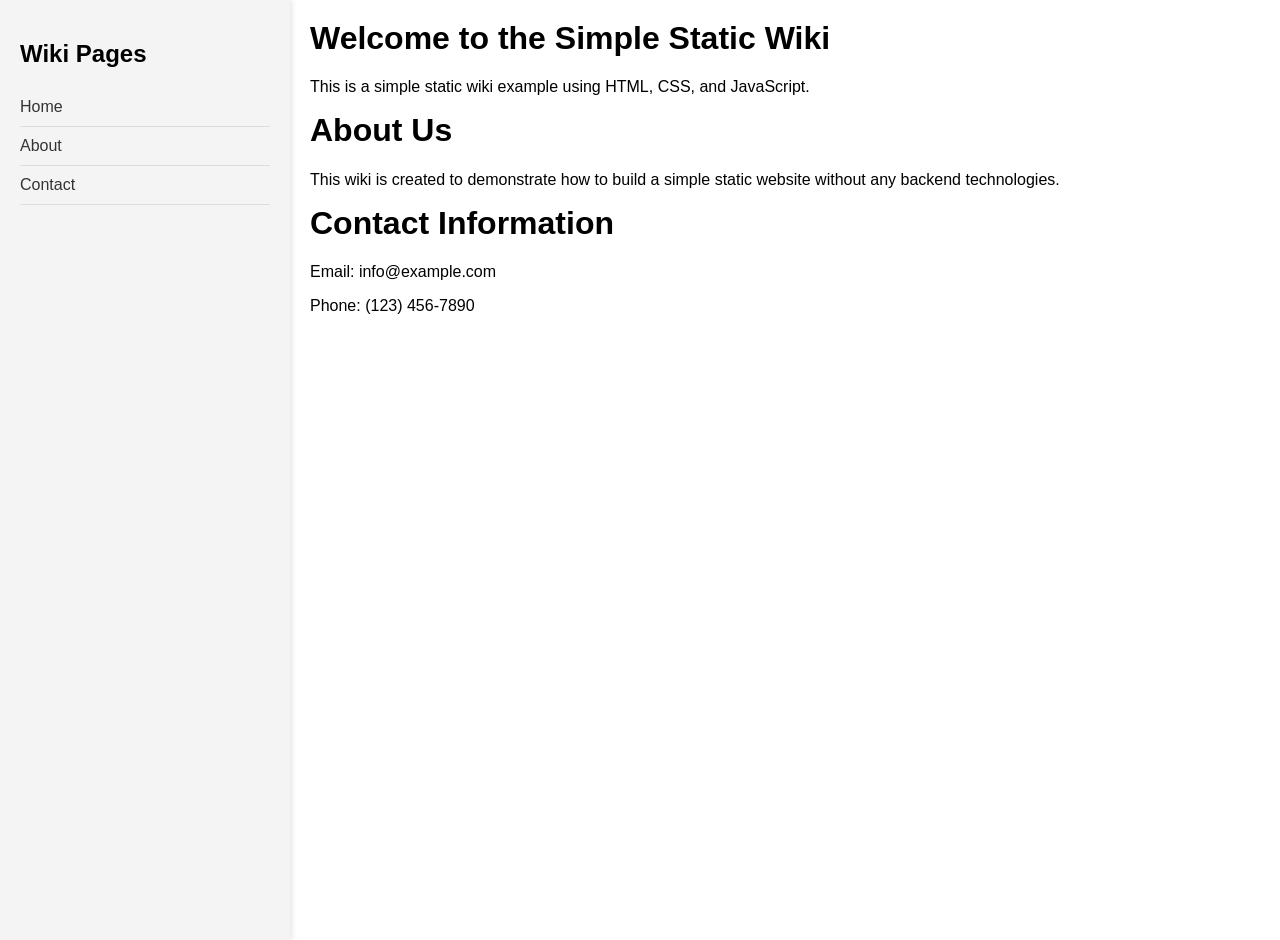
==== index.html @ 1632cf53 "Create index.html" ====
<!DOCTYPE html>
<html lang="en">
<head>
    <meta charset="UTF-8">
    <meta name="viewport" content="width=device-width, initial-scale=1.0">
    <title>Simple Static Wiki</title>
    <style>
        body {
            font-family: Arial, sans-serif;
            margin: 0;
            padding: 0;
            display: flex;
        }
        #sidebar {
            width: 250px;
            background-color: #f4f4f4;
            height: 100vh;
            overflow-y: auto;
            padding: 20px;
            box-shadow: 2px 0 5px rgba(0,0,0,0.1);
        }
        #content {
            flex-grow: 1;
            padding: 20px;
        }
        .nav-link {
            display: block;
            color: #333;
            text-decoration: none;
            padding: 10px 0;
            border-bottom: 1px solid #ddd;
        }
        .nav-link:hover {
            background-color: #e9e9e9;
        }
        h1 {
            margin-top: 0;
        }
    </style>
</head>
<body>
    <div id="sidebar">
        <h2>Wiki Pages</h2>
        <a href="#" class="nav-link" data-page="home">Home</a>
        <a href="#" class="nav-link" data-page="about">About</a>
        <a href="#" class="nav-link" data-page="contact">Contact</a>
    </div>
    <div id="content">
        <div id="home" class="page active">
            <h1>Welcome to the Simple Static Wiki</h1>
            <p>This is a simple static wiki example using HTML, CSS, and JavaScript.</p>
        </div>
        <div id="about" class="page">
            <h1>About Us</h1>
            <p>This wiki is created to demonstrate how to build a simple static website without any backend technologies.</p>
        </div>
        <div id="contact" class="page">
            <h1>Contact Information</h1>
            <p>Email: info@example.com</p>
            <p>Phone: (123) 456-7890</p>
        </div>
    </div>

    <script>
        document.querySelectorAll('.nav-link').forEach(link => {
            link.addEventListener('click', function(event) {
                event.preventDefault();
                const pageId = this.getAttribute('data-page');
                document.querySelectorAll('.page').forEach(page => {
                    page.classList.remove('active');
                });
                document.getElementById(pageId).classList.add('active');
            });
        });
    </script>
</body>
</html>
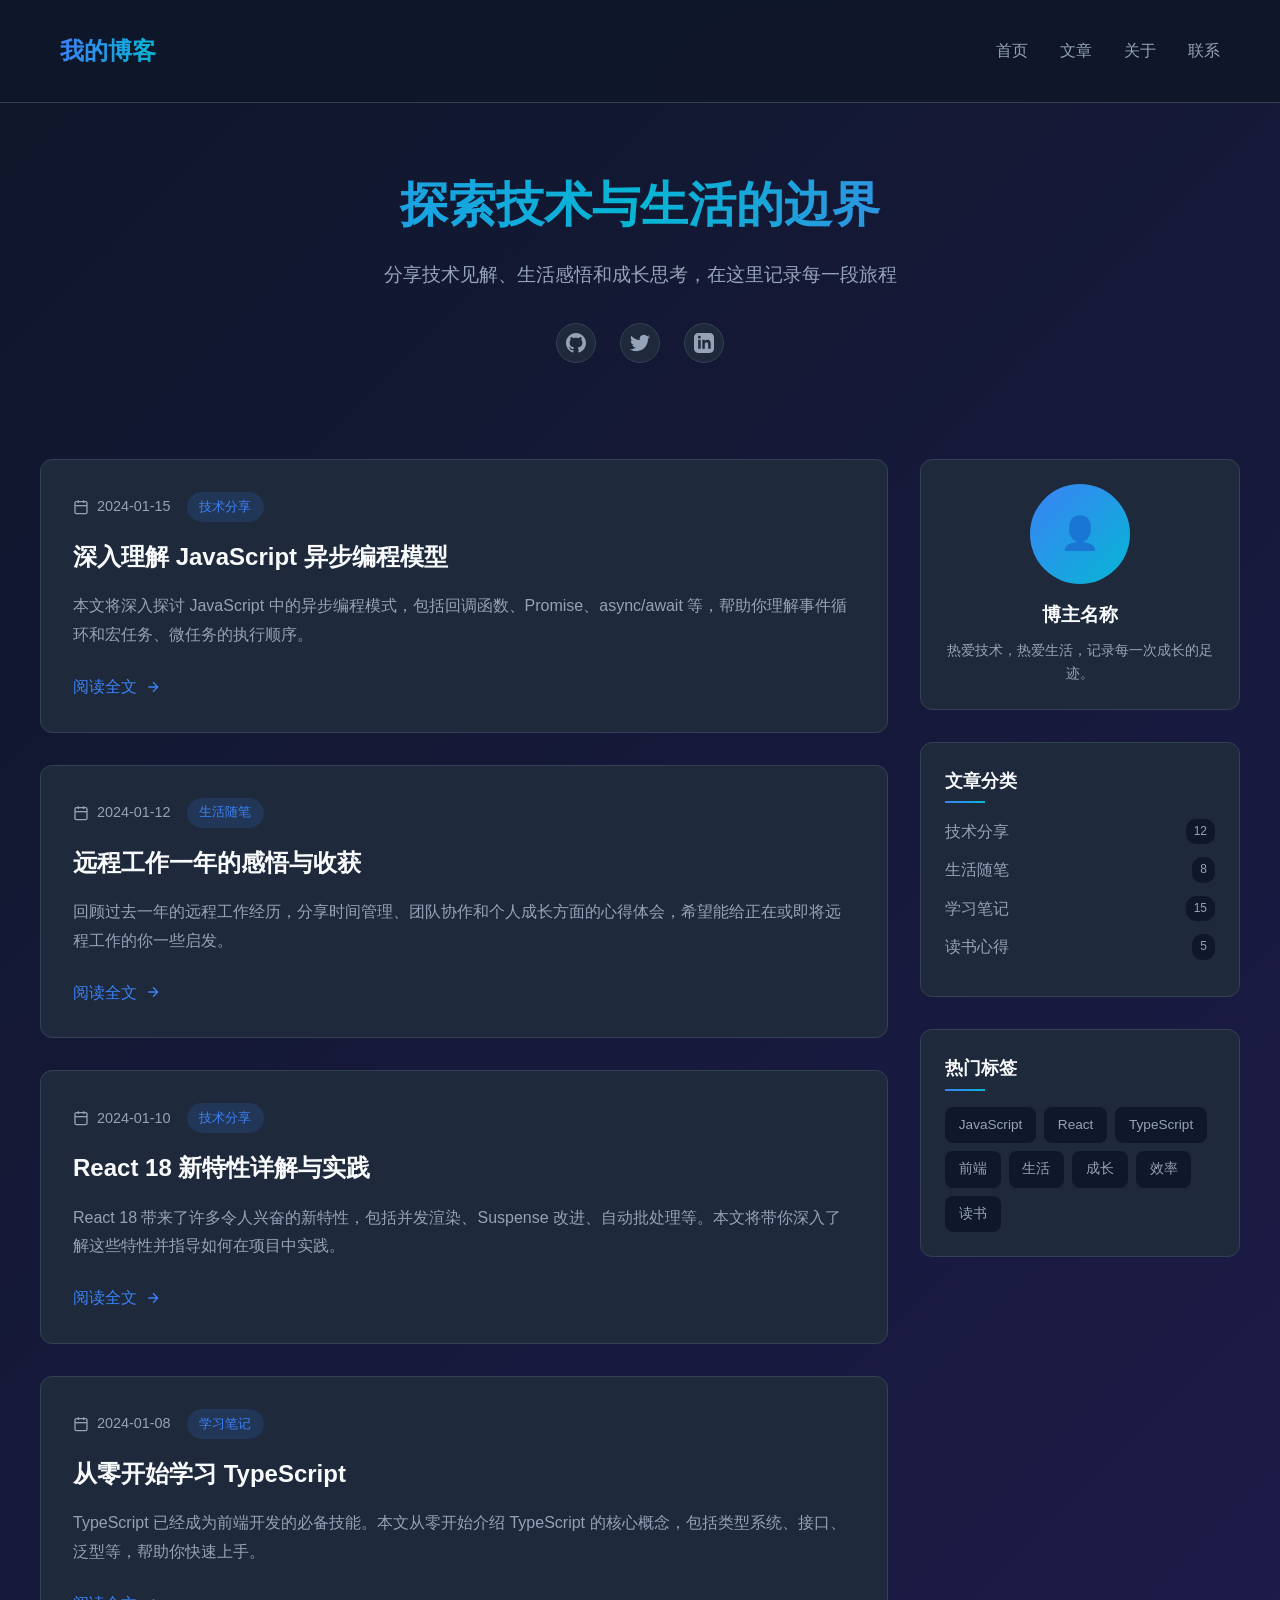
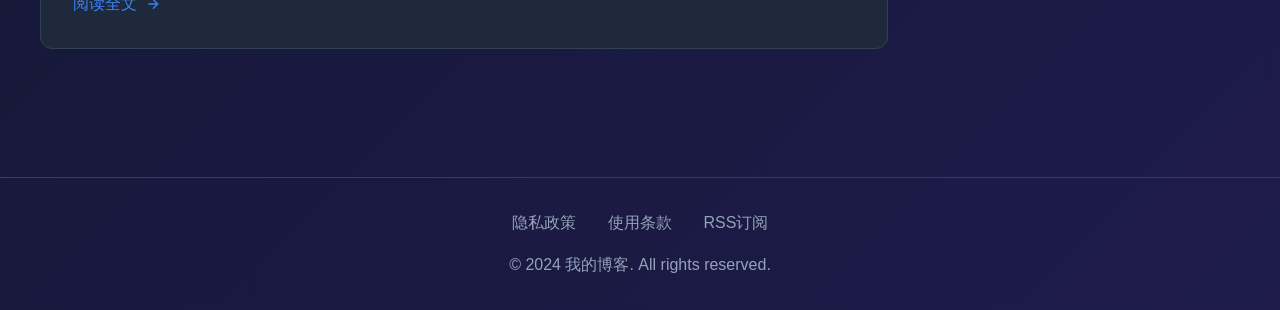
==== commit e131b3c4: "feat: 生成个人博客主页 Co-authored-by: traeagent <traeagent@users.noreply.github.com>" ====
--- a/index.html
+++ b/index.html
@@ -1,77 +1,493 @@
 <!DOCTYPE html>
-<html lang="en">
+<html lang="zh-CN">
 <head>
     <meta charset="UTF-8">
     <meta name="viewport" content="width=device-width, initial-scale=1.0">
-    <title>Simple Static Wiki</title>
+    <title>我的个人博客</title>
     <style>
-        body {
-            font-family: Arial, sans-serif;
+        :root {
+            --primary-color: #3b82f6;
+            --primary-dark: #1d4ed8;
+            --secondary-color: #6366f1;
+            --accent-color: #06b6d4;
+            --bg-dark: #0f172a;
+            --bg-card: #1e293b;
+            --text-primary: #f8fafc;
+            --text-secondary: #94a3b8;
+            --border-color: #334155;
+        }
+
+        * {
             margin: 0;
             padding: 0;
-            display: flex;
-        }
-        #sidebar {
-            width: 250px;
-            background-color: #f4f4f4;
-            height: 100vh;
-            overflow-y: auto;
-            padding: 20px;
-            box-shadow: 2px 0 5px rgba(0,0,0,0.1);
-        }
-        #content {
-            flex-grow: 1;
-            padding: 20px;
-        }
-        .nav-link {
-            display: block;
-            color: #333;
+            box-sizing: border-box;
+        }
+
+        body {
+            font-family: 'Segoe UI', 'PingFang SC', -apple-system, BlinkMacSystemFont, sans-serif;
+            background: linear-gradient(135deg, var(--bg-dark) 0%, #1e1b4b 100%);
+            color: var(--text-primary);
+            line-height: 1.6;
+            min-height: 100vh;
+        }
+
+        .container {
+            max-width: 1200px;
+            margin: 0 auto;
+            padding: 0 20px;
+        }
+
+        header {
+            padding: 2rem 0;
+            border-bottom: 1px solid var(--border-color);
+            position: sticky;
+            top: 0;
+            background: rgba(15, 23, 42, 0.95);
+            backdrop-filter: blur(10px);
+            z-index: 100;
+        }
+
+        nav {
+            display: flex;
+            justify-content: space-between;
+            align-items: center;
+        }
+
+        .logo {
+            font-size: 1.5rem;
+            font-weight: 700;
+            background: linear-gradient(90deg, var(--primary-color), var(--accent-color));
+            -webkit-background-clip: text;
+            -webkit-text-fill-color: transparent;
+            background-clip: text;
+        }
+
+        .nav-links {
+            display: flex;
+            gap: 2rem;
+            list-style: none;
+        }
+
+        .nav-links a {
+            color: var(--text-secondary);
             text-decoration: none;
-            padding: 10px 0;
-            border-bottom: 1px solid #ddd;
-        }
-        .nav-link:hover {
-            background-color: #e9e9e9;
-        }
-        h1 {
-            margin-top: 0;
+            font-weight: 500;
+            transition: all 0.3s ease;
+            position: relative;
+        }
+
+        .nav-links a:hover {
+            color: var(--text-primary);
+        }
+
+        .nav-links a::after {
+            content: '';
+            position: absolute;
+            bottom: -5px;
+            left: 0;
+            width: 0;
+            height: 2px;
+            background: linear-gradient(90deg, var(--primary-color), var(--accent-color));
+            transition: width 0.3s ease;
+        }
+
+        .nav-links a:hover::after {
+            width: 100%;
+        }
+
+        .hero {
+            padding: 4rem 0;
+            text-align: center;
+        }
+
+        .hero h1 {
+            font-size: 3rem;
+            margin-bottom: 1rem;
+            background: linear-gradient(90deg, var(--primary-color), var(--accent-color), var(--secondary-color));
+            -webkit-background-clip: text;
+            -webkit-text-fill-color: transparent;
+            background-clip: text;
+            animation: gradient-shift 3s ease infinite;
+        }
+
+        @keyframes gradient-shift {
+            0%, 100% { filter: hue-rotate(0deg); }
+            50% { filter: hue-rotate(30deg); }
+        }
+
+        .hero p {
+            font-size: 1.2rem;
+            color: var(--text-secondary);
+            max-width: 600px;
+            margin: 0 auto;
+        }
+
+        .social-links {
+            display: flex;
+            justify-content: center;
+            gap: 1.5rem;
+            margin-top: 2rem;
+        }
+
+        .social-links a {
+            width: 40px;
+            height: 40px;
+            border-radius: 50%;
+            background: var(--bg-card);
+            border: 1px solid var(--border-color);
+            display: flex;
+            align-items: center;
+            justify-content: center;
+            color: var(--text-secondary);
+            transition: all 0.3s ease;
+        }
+
+        .social-links a:hover {
+            background: var(--primary-color);
+            border-color: var(--primary-color);
+            color: white;
+            transform: translateY(-3px);
+        }
+
+        .main-content {
+            display: grid;
+            grid-template-columns: 1fr 320px;
+            gap: 2rem;
+            padding: 2rem 0;
+        }
+
+        .blog-card {
+            background: var(--bg-card);
+            border-radius: 12px;
+            padding: 2rem;
+            margin-bottom: 2rem;
+            border: 1px solid var(--border-color);
+            transition: all 0.3s ease;
+            cursor: pointer;
+        }
+
+        .blog-card:hover {
+            transform: translateY(-5px);
+            border-color: var(--primary-color);
+            box-shadow: 0 10px 40px rgba(59, 130, 246, 0.15);
+        }
+
+        .blog-meta {
+            display: flex;
+            align-items: center;
+            gap: 1rem;
+            margin-bottom: 1rem;
+            color: var(--text-secondary);
+            font-size: 0.9rem;
+        }
+
+        .blog-meta span {
+            display: flex;
+            align-items: center;
+            gap: 0.5rem;
+        }
+
+        .blog-category {
+            padding: 0.3rem 0.8rem;
+            border-radius: 20px;
+            background: rgba(59, 130, 246, 0.15);
+            color: var(--primary-color);
+            font-size: 0.8rem;
+        }
+
+        .blog-title {
+            font-size: 1.5rem;
+            margin-bottom: 1rem;
+            color: var(--text-primary);
+            transition: color 0.3s ease;
+        }
+
+        .blog-card:hover .blog-title {
+            color: var(--primary-color);
+        }
+
+        .blog-excerpt {
+            color: var(--text-secondary);
+            margin-bottom: 1.5rem;
+            line-height: 1.8;
+        }
+
+        .read-more {
+            display: inline-flex;
+            align-items: center;
+            gap: 0.5rem;
+            color: var(--primary-color);
+            text-decoration: none;
+            font-weight: 500;
+            transition: all 0.3s ease;
+        }
+
+        .read-more:hover {
+            gap: 1rem;
+        }
+
+        .sidebar {
+            position: sticky;
+            top: 120px;
+            height: fit-content;
+        }
+
+        .sidebar-widget {
+            background: var(--bg-card);
+            border-radius: 12px;
+            padding: 1.5rem;
+            margin-bottom: 2rem;
+            border: 1px solid var(--border-color);
+        }
+
+        .sidebar-widget h3 {
+            margin-bottom: 1.5rem;
+            font-size: 1.1rem;
+            color: var(--text-primary);
+            position: relative;
+        }
+
+        .sidebar-widget h3::after {
+            content: '';
+            position: absolute;
+            bottom: -8px;
+            left: 0;
+            width: 40px;
+            height: 2px;
+            background: linear-gradient(90deg, var(--primary-color), var(--accent-color));
+        }
+
+        .profile {
+            text-align: center;
+        }
+
+        .profile-img {
+            width: 100px;
+            height: 100px;
+            border-radius: 50%;
+            background: linear-gradient(135deg, var(--primary-color), var(--accent-color));
+            margin: 0 auto 1rem;
+            display: flex;
+            align-items: center;
+            justify-content: center;
+            font-size: 2rem;
+        }
+
+        .profile-name {
+            font-size: 1.2rem;
+            font-weight: 600;
+            margin-bottom: 0.5rem;
+        }
+
+        .profile-bio {
+            color: var(--text-secondary);
+            font-size: 0.9rem;
+        }
+
+        .category-list {
+            list-style: none;
+        }
+
+        .category-list li {
+            margin-bottom: 0.8rem;
+        }
+
+        .category-list a {
+            color: var(--text-secondary);
+            text-decoration: none;
+            display: flex;
+            justify-content: space-between;
+            align-items: center;
+            transition: color 0.3s ease;
+        }
+
+        .category-list a:hover {
+            color: var(--primary-color);
+        }
+
+        .category-count {
+            padding: 0.2rem 0.5rem;
+            border-radius: 10px;
+            background: var(--bg-dark);
+            font-size: 0.75rem;
+        }
+
+        .tag-cloud {
+            display: flex;
+            flex-wrap: wrap;
+            gap: 0.5rem;
+        }
+
+        .tag-cloud a {
+            padding: 0.4rem 0.8rem;
+            border-radius: 8px;
+            background: var(--bg-dark);
+            color: var(--text-secondary);
+            text-decoration: none;
+            font-size: 0.85rem;
+            transition: all 0.3s ease;
+            border: 1px solid transparent;
+        }
+
+        .tag-cloud a:hover {
+            background: rgba(59, 130, 246, 0.15);
+            color: var(--primary-color);
+            border-color: var(--primary-color);
+        }
+
+        footer {
+            padding: 2rem 0;
+            text-align: center;
+            border-top: 1px solid var(--border-color);
+            color: var(--text-secondary);
+            margin-top: 4rem;
+        }
+
+        .footer-links {
+            display: flex;
+            justify-content: center;
+            gap: 2rem;
+            margin-bottom: 1rem;
+            list-style: none;
+        }
+
+        .footer-links a {
+            color: var(--text-secondary);
+            text-decoration: none;
+            transition: color 0.3s ease;
+        }
+
+        .footer-links a:hover {
+            color: var(--primary-color);
+        }
+
+        @media (max-width: 768px) {
+            .main-content {
+                grid-template-columns: 1fr;
+            }
+
+            .nav-links {
+                gap: 1rem;
+            }
+
+            .hero h1 {
+                font-size: 2rem;
+            }
         }
     </style>
 </head>
 <body>
-    <div id="sidebar">
-        <h2>Wiki Pages</h2>
-        <a href="#" class="nav-link" data-page="home">Home</a>
-        <a href="#" class="nav-link" data-page="about">About</a>
-        <a href="#" class="nav-link" data-page="contact">Contact</a>
-    </div>
-    <div id="content">
-        <div id="home" class="page active">
-            <h1>Welcome to the Simple Static Wiki</h1>
-            <p>This is a simple static wiki example using HTML, CSS, and JavaScript.</p>
+    <header>
+        <div class="container">
+            <nav>
+                <div class="logo">我的博客</div>
+                <ul class="nav-links">
+                    <li><a href="#">首页</a></li>
+                    <li><a href="#">文章</a></li>
+                    <li><a href="#">关于</a></li>
+                    <li><a href="#">联系</a></li>
+                </ul>
+            </nav>
         </div>
-        <div id="about" class="page">
-            <h1>About Us</h1>
-            <p>This wiki is created to demonstrate how to build a simple static website without any backend technologies.</p>
+    </header>
+
+    <section class="hero">
+        <div class="container">
+            <h1>探索技术与生活的边界</h1>
+            <p>分享技术见解、生活感悟和成长思考，在这里记录每一段旅程</p>
+            <div class="social-links">
+                <a href="#" title="GitHub"><svg width="20" height="20" viewBox="0 0 24 24" fill="currentColor"><path d="M12 0c-6.626 0-12 5.373-12 12 0 5.302 3.438 9.8 8.207 11.387.599.111.793-.261.793-.577v-2.234c-3.338.726-4.033-1.416-4.033-1.416-.546-1.387-1.333-1.756-1.333-1.756-1.089-.745.083-.729.083-.729 1.205.084 1.839 1.237 1.839 1.237 1.07 1.834 2.807 1.304 3.492.997.107-.775.418-1.305.762-1.604-2.665-.305-5.467-1.334-5.467-5.931 0-1.311.469-2.381 1.236-3.221-.124-.303-.535-1.524.117-3.176 0 0 1.008-.322 3.301 1.23.957-.266 1.983-.399 3.003-.404 1.02.005 2.047.138 3.006.404 2.291-1.552 3.297-1.23 3.297-1.23.653 1.653.242 2.874.118 3.176.77.84 1.235 1.911 1.235 3.221 0 4.609-2.807 5.624-5.479 5.921.43.372.823 1.102.823 2.222v3.293c0 .319.192.694.801.576 4.765-1.589 8.199-6.086 8.199-11.386 0-6.627-5.373-12-12-12z"/></svg></a>
+                <a href="#" title="Twitter"><svg width="20" height="20" viewBox="0 0 24 24" fill="currentColor"><path d="M23.953 4.57a10 10 0 01-2.825.775 4.958 4.958 0 002.163-2.723c-.951.555-2.005.959-3.127 1.184a4.92 4.92 0 00-8.384 4.482C7.69 8.095 4.067 6.13 1.64 3.162a4.822 4.822 0 00-.666 2.475c0 1.71.87 3.213 2.188 4.096a4.904 4.904 0 01-2.228-.616v.06a4.923 4.923 0 003.946 4.827 4.996 4.996 0 01-2.212.085 4.936 4.936 0 004.604 3.417 9.867 9.867 0 01-6.102 2.105c-.39 0-.779-.023-1.17-.067a13.995 13.995 0 007.557 2.209c9.053 0 13.998-7.496 13.998-13.985 0-.21 0-.42-.015-.63A9.935 9.935 0 0024 4.59z"/></svg></a>
+                <a href="#" title="LinkedIn"><svg width="20" height="20" viewBox="0 0 24 24" fill="currentColor"><path d="M19 0h-14c-2.761 0-5 2.239-5 5v14c0 2.761 2.239 5 5 5h14c2.762 0 5-2.239 5-5v-14c0-2.761-2.238-5-5-5zm-11 19h-3v-11h3v11zm-1.5-12.268c-.966 0-1.75-.79-1.75-1.764s.784-1.764 1.75-1.764 1.75.79 1.75 1.764-.783 1.764-1.75 1.764zm13.5 12.268h-3v-5.604c0-3.368-4-3.113-4 0v5.604h-3v-11h3v1.765c1.396-2.586 7-2.777 7 2.476v6.759z"/></svg></a>
+            </div>
         </div>
-        <div id="contact" class="page">
-            <h1>Contact Information</h1>
-            <p>Email: info@example.com</p>
-            <p>Phone: (123) 456-7890</p>
+    </section>
+
+    <main class="main-content container">
+        <div class="blog-list">
+            <article class="blog-card">
+                <div class="blog-meta">
+                    <span><svg width="16" height="16" viewBox="0 0 24 24" fill="none" stroke="currentColor" stroke-width="2"><rect x="3" y="4" width="18" height="18" rx="2"/><line x1="16" y1="2" x2="16" y2="6"/><line x1="8" y1="2" x2="8" y2="6"/><line x1="3" y1="10" x2="21" y2="10"/></svg> 2024-01-15</span>
+                    <span class="blog-category">技术分享</span>
+                </div>
+                <h2 class="blog-title">深入理解 JavaScript 异步编程模型</h2>
+                <p class="blog-excerpt">本文将深入探讨 JavaScript 中的异步编程模式，包括回调函数、Promise、async/await 等，帮助你理解事件循环和宏任务、微任务的执行顺序。</p>
+                <a href="#" class="read-more">阅读全文 <svg width="16" height="16" viewBox="0 0 24 24" fill="none" stroke="currentColor" stroke-width="2"><path d="M5 12h14M12 5l7 7-7 7"/></svg></a>
+            </article>
+
+            <article class="blog-card">
+                <div class="blog-meta">
+                    <span><svg width="16" height="16" viewBox="0 0 24 24" fill="none" stroke="currentColor" stroke-width="2"><rect x="3" y="4" width="18" height="18" rx="2"/><line x1="16" y1="2" x2="16" y2="6"/><line x1="8" y1="2" x2="8" y2="6"/><line x1="3" y1="10" x2="21" y2="10"/></svg> 2024-01-12</span>
+                    <span class="blog-category">生活随笔</span>
+                </div>
+                <h2 class="blog-title">远程工作一年的感悟与收获</h2>
+                <p class="blog-excerpt">回顾过去一年的远程工作经历，分享时间管理、团队协作和个人成长方面的心得体会，希望能给正在或即将远程工作的你一些启发。</p>
+                <a href="#" class="read-more">阅读全文 <svg width="16" height="16" viewBox="0 0 24 24" fill="none" stroke="currentColor" stroke-width="2"><path d="M5 12h14M12 5l7 7-7 7"/></svg></a>
+            </article>
+
+            <article class="blog-card">
+                <div class="blog-meta">
+                    <span><svg width="16" height="16" viewBox="0 0 24 24" fill="none" stroke="currentColor" stroke-width="2"><rect x="3" y="4" width="18" height="18" rx="2"/><line x1="16" y1="2" x2="16" y2="6"/><line x1="8" y1="2" x2="8" y2="6"/><line x1="3" y1="10" x2="21" y2="10"/></svg> 2024-01-10</span>
+                    <span class="blog-category">技术分享</span>
+                </div>
+                <h2 class="blog-title">React 18 新特性详解与实践</h2>
+                <p class="blog-excerpt">React 18 带来了许多令人兴奋的新特性，包括并发渲染、Suspense 改进、自动批处理等。本文将带你深入了解这些特性并指导如何在项目中实践。</p>
+                <a href="#" class="read-more">阅读全文 <svg width="16" height="16" viewBox="0 0 24 24" fill="none" stroke="currentColor" stroke-width="2"><path d="M5 12h14M12 5l7 7-7 7"/></svg></a>
+            </article>
+
+            <article class="blog-card">
+                <div class="blog-meta">
+                    <span><svg width="16" height="16" viewBox="0 0 24 24" fill="none" stroke="currentColor" stroke-width="2"><rect x="3" y="4" width="18" height="18" rx="2"/><line x1="16" y1="2" x2="16" y2="6"/><line x1="8" y1="2" x2="8" y2="6"/><line x1="3" y1="10" x2="21" y2="10"/></svg> 2024-01-08</span>
+                    <span class="blog-category">学习笔记</span>
+                </div>
+                <h2 class="blog-title">从零开始学习 TypeScript</h2>
+                <p class="blog-excerpt">TypeScript 已经成为前端开发的必备技能。本文从零开始介绍 TypeScript 的核心概念，包括类型系统、接口、泛型等，帮助你快速上手。</p>
+                <a href="#" class="read-more">阅读全文 <svg width="16" height="16" viewBox="0 0 24 24" fill="none" stroke="currentColor" stroke-width="2"><path d="M5 12h14M12 5l7 7-7 7"/></svg></a>
+            </article>
         </div>
-    </div>
-
-    <script>
-        document.querySelectorAll('.nav-link').forEach(link => {
-            link.addEventListener('click', function(event) {
-                event.preventDefault();
-                const pageId = this.getAttribute('data-page');
-                document.querySelectorAll('.page').forEach(page => {
-                    page.classList.remove('active');
-                });
-                document.getElementById(pageId).classList.add('active');
-            });
-        });
-    </script>
+
+        <aside class="sidebar">
+            <div class="sidebar-widget profile">
+                <div class="profile-img">👤</div>
+                <div class="profile-name">博主名称</div>
+                <p class="profile-bio">热爱技术，热爱生活，记录每一次成长的足迹。</p>
+            </div>
+
+            <div class="sidebar-widget">
+                <h3>文章分类</h3>
+                <ul class="category-list">
+                    <li><a href="#">技术分享 <span class="category-count">12</span></a></li>
+                    <li><a href="#">生活随笔 <span class="category-count">8</span></a></li>
+                    <li><a href="#">学习笔记 <span class="category-count">15</span></a></li>
+                    <li><a href="#">读书心得 <span class="category-count">5</span></a></li>
+                </ul>
+            </div>
+
+            <div class="sidebar-widget">
+                <h3>热门标签</h3>
+                <div class="tag-cloud">
+                    <a href="#">JavaScript</a>
+                    <a href="#">React</a>
+                    <a href="#">TypeScript</a>
+                    <a href="#">前端</a>
+                    <a href="#">生活</a>
+                    <a href="#">成长</a>
+                    <a href="#">效率</a>
+                    <a href="#">读书</a>
+                </div>
+            </div>
+        </aside>
+    </main>
+
+    <footer>
+        <div class="container">
+            <ul class="footer-links">
+                <li><a href="#">隐私政策</a></li>
+                <li><a href="#">使用条款</a></li>
+                <li><a href="#">RSS订阅</a></li>
+            </ul>
+            <p>&copy; 2024 我的博客. All rights reserved.</p>
+        </div>
+    </footer>
 </body>
-</html>
+</html>
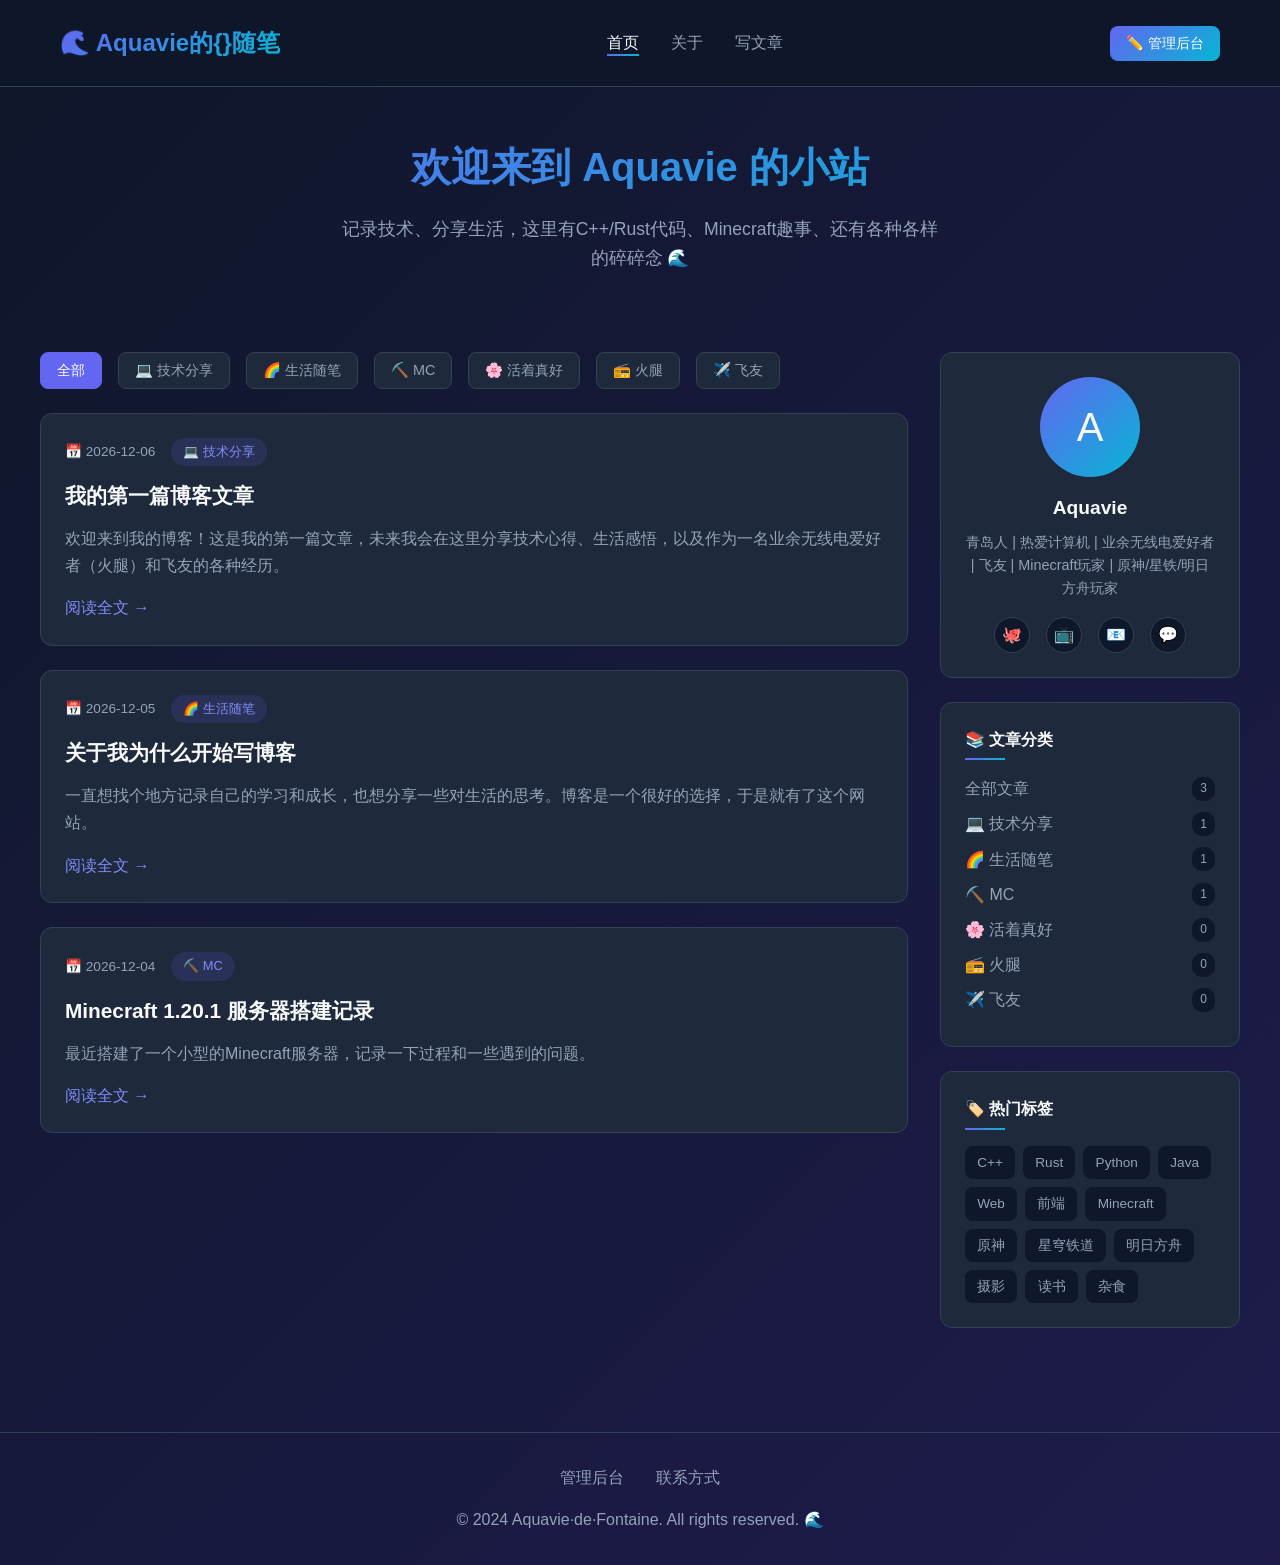
==== commit 3af511db: "feat: 生成个人博客主页 Co-authored-by: traeagent <traeagent@users.noreply.github.com>" ====
--- a/index.html
+++ b/index.html
@@ -3,491 +3,67 @@
 <head>
     <meta charset="UTF-8">
     <meta name="viewport" content="width=device-width, initial-scale=1.0">
-    <title>我的个人博客</title>
-    <style>
-        :root {
-            --primary-color: #3b82f6;
-            --primary-dark: #1d4ed8;
-            --secondary-color: #6366f1;
-            --accent-color: #06b6d4;
-            --bg-dark: #0f172a;
-            --bg-card: #1e293b;
-            --text-primary: #f8fafc;
-            --text-secondary: #94a3b8;
-            --border-color: #334155;
-        }
-
-        * {
-            margin: 0;
-            padding: 0;
-            box-sizing: border-box;
-        }
-
-        body {
-            font-family: 'Segoe UI', 'PingFang SC', -apple-system, BlinkMacSystemFont, sans-serif;
-            background: linear-gradient(135deg, var(--bg-dark) 0%, #1e1b4b 100%);
-            color: var(--text-primary);
-            line-height: 1.6;
-            min-height: 100vh;
-        }
-
-        .container {
-            max-width: 1200px;
-            margin: 0 auto;
-            padding: 0 20px;
-        }
-
-        header {
-            padding: 2rem 0;
-            border-bottom: 1px solid var(--border-color);
-            position: sticky;
-            top: 0;
-            background: rgba(15, 23, 42, 0.95);
-            backdrop-filter: blur(10px);
-            z-index: 100;
-        }
-
-        nav {
-            display: flex;
-            justify-content: space-between;
-            align-items: center;
-        }
-
-        .logo {
-            font-size: 1.5rem;
-            font-weight: 700;
-            background: linear-gradient(90deg, var(--primary-color), var(--accent-color));
-            -webkit-background-clip: text;
-            -webkit-text-fill-color: transparent;
-            background-clip: text;
-        }
-
-        .nav-links {
-            display: flex;
-            gap: 2rem;
-            list-style: none;
-        }
-
-        .nav-links a {
-            color: var(--text-secondary);
-            text-decoration: none;
-            font-weight: 500;
-            transition: all 0.3s ease;
-            position: relative;
-        }
-
-        .nav-links a:hover {
-            color: var(--text-primary);
-        }
-
-        .nav-links a::after {
-            content: '';
-            position: absolute;
-            bottom: -5px;
-            left: 0;
-            width: 0;
-            height: 2px;
-            background: linear-gradient(90deg, var(--primary-color), var(--accent-color));
-            transition: width 0.3s ease;
-        }
-
-        .nav-links a:hover::after {
-            width: 100%;
-        }
-
-        .hero {
-            padding: 4rem 0;
-            text-align: center;
-        }
-
-        .hero h1 {
-            font-size: 3rem;
-            margin-bottom: 1rem;
-            background: linear-gradient(90deg, var(--primary-color), var(--accent-color), var(--secondary-color));
-            -webkit-background-clip: text;
-            -webkit-text-fill-color: transparent;
-            background-clip: text;
-            animation: gradient-shift 3s ease infinite;
-        }
-
-        @keyframes gradient-shift {
-            0%, 100% { filter: hue-rotate(0deg); }
-            50% { filter: hue-rotate(30deg); }
-        }
-
-        .hero p {
-            font-size: 1.2rem;
-            color: var(--text-secondary);
-            max-width: 600px;
-            margin: 0 auto;
-        }
-
-        .social-links {
-            display: flex;
-            justify-content: center;
-            gap: 1.5rem;
-            margin-top: 2rem;
-        }
-
-        .social-links a {
-            width: 40px;
-            height: 40px;
-            border-radius: 50%;
-            background: var(--bg-card);
-            border: 1px solid var(--border-color);
-            display: flex;
-            align-items: center;
-            justify-content: center;
-            color: var(--text-secondary);
-            transition: all 0.3s ease;
-        }
-
-        .social-links a:hover {
-            background: var(--primary-color);
-            border-color: var(--primary-color);
-            color: white;
-            transform: translateY(-3px);
-        }
-
-        .main-content {
-            display: grid;
-            grid-template-columns: 1fr 320px;
-            gap: 2rem;
-            padding: 2rem 0;
-        }
-
-        .blog-card {
-            background: var(--bg-card);
-            border-radius: 12px;
-            padding: 2rem;
-            margin-bottom: 2rem;
-            border: 1px solid var(--border-color);
-            transition: all 0.3s ease;
-            cursor: pointer;
-        }
-
-        .blog-card:hover {
-            transform: translateY(-5px);
-            border-color: var(--primary-color);
-            box-shadow: 0 10px 40px rgba(59, 130, 246, 0.15);
-        }
-
-        .blog-meta {
-            display: flex;
-            align-items: center;
-            gap: 1rem;
-            margin-bottom: 1rem;
-            color: var(--text-secondary);
-            font-size: 0.9rem;
-        }
-
-        .blog-meta span {
-            display: flex;
-            align-items: center;
-            gap: 0.5rem;
-        }
-
-        .blog-category {
-            padding: 0.3rem 0.8rem;
-            border-radius: 20px;
-            background: rgba(59, 130, 246, 0.15);
-            color: var(--primary-color);
-            font-size: 0.8rem;
-        }
-
-        .blog-title {
-            font-size: 1.5rem;
-            margin-bottom: 1rem;
-            color: var(--text-primary);
-            transition: color 0.3s ease;
-        }
-
-        .blog-card:hover .blog-title {
-            color: var(--primary-color);
-        }
-
-        .blog-excerpt {
-            color: var(--text-secondary);
-            margin-bottom: 1.5rem;
-            line-height: 1.8;
-        }
-
-        .read-more {
-            display: inline-flex;
-            align-items: center;
-            gap: 0.5rem;
-            color: var(--primary-color);
-            text-decoration: none;
-            font-weight: 500;
-            transition: all 0.3s ease;
-        }
-
-        .read-more:hover {
-            gap: 1rem;
-        }
-
-        .sidebar {
-            position: sticky;
-            top: 120px;
-            height: fit-content;
-        }
-
-        .sidebar-widget {
-            background: var(--bg-card);
-            border-radius: 12px;
-            padding: 1.5rem;
-            margin-bottom: 2rem;
-            border: 1px solid var(--border-color);
-        }
-
-        .sidebar-widget h3 {
-            margin-bottom: 1.5rem;
-            font-size: 1.1rem;
-            color: var(--text-primary);
-            position: relative;
-        }
-
-        .sidebar-widget h3::after {
-            content: '';
-            position: absolute;
-            bottom: -8px;
-            left: 0;
-            width: 40px;
-            height: 2px;
-            background: linear-gradient(90deg, var(--primary-color), var(--accent-color));
-        }
-
-        .profile {
-            text-align: center;
-        }
-
-        .profile-img {
-            width: 100px;
-            height: 100px;
-            border-radius: 50%;
-            background: linear-gradient(135deg, var(--primary-color), var(--accent-color));
-            margin: 0 auto 1rem;
-            display: flex;
-            align-items: center;
-            justify-content: center;
-            font-size: 2rem;
-        }
-
-        .profile-name {
-            font-size: 1.2rem;
-            font-weight: 600;
-            margin-bottom: 0.5rem;
-        }
-
-        .profile-bio {
-            color: var(--text-secondary);
-            font-size: 0.9rem;
-        }
-
-        .category-list {
-            list-style: none;
-        }
-
-        .category-list li {
-            margin-bottom: 0.8rem;
-        }
-
-        .category-list a {
-            color: var(--text-secondary);
-            text-decoration: none;
-            display: flex;
-            justify-content: space-between;
-            align-items: center;
-            transition: color 0.3s ease;
-        }
-
-        .category-list a:hover {
-            color: var(--primary-color);
-        }
-
-        .category-count {
-            padding: 0.2rem 0.5rem;
-            border-radius: 10px;
-            background: var(--bg-dark);
-            font-size: 0.75rem;
-        }
-
-        .tag-cloud {
-            display: flex;
-            flex-wrap: wrap;
-            gap: 0.5rem;
-        }
-
-        .tag-cloud a {
-            padding: 0.4rem 0.8rem;
-            border-radius: 8px;
-            background: var(--bg-dark);
-            color: var(--text-secondary);
-            text-decoration: none;
-            font-size: 0.85rem;
-            transition: all 0.3s ease;
-            border: 1px solid transparent;
-        }
-
-        .tag-cloud a:hover {
-            background: rgba(59, 130, 246, 0.15);
-            color: var(--primary-color);
-            border-color: var(--primary-color);
-        }
-
-        footer {
-            padding: 2rem 0;
-            text-align: center;
-            border-top: 1px solid var(--border-color);
-            color: var(--text-secondary);
-            margin-top: 4rem;
-        }
-
-        .footer-links {
-            display: flex;
-            justify-content: center;
-            gap: 2rem;
-            margin-bottom: 1rem;
-            list-style: none;
-        }
-
-        .footer-links a {
-            color: var(--text-secondary);
-            text-decoration: none;
-            transition: color 0.3s ease;
-        }
-
-        .footer-links a:hover {
-            color: var(--primary-color);
-        }
-
-        @media (max-width: 768px) {
-            .main-content {
-                grid-template-columns: 1fr;
-            }
-
-            .nav-links {
-                gap: 1rem;
-            }
-
-            .hero h1 {
-                font-size: 2rem;
-            }
-        }
-    </style>
+    <title>Aquavie的{}随笔</title>
+    <link rel="stylesheet" href="styles.css">
+    <link rel="icon" href="data:image/svg+xml,<svg xmlns='http://www.w3.org/2000/svg' viewBox='0 0 100 100'><text y='.9em' font-size='90'>🌊</text></svg>">
 </head>
 <body>
     <header>
         <div class="container">
             <nav>
-                <div class="logo">我的博客</div>
+                <a href="index.html" class="logo">🌊 Aquavie的{}随笔</a>
                 <ul class="nav-links">
-                    <li><a href="#">首页</a></li>
-                    <li><a href="#">文章</a></li>
-                    <li><a href="#">关于</a></li>
-                    <li><a href="#">联系</a></li>
+                    <li><a href="index.html" class="active">首页</a></li>
+                    <li><a href="#about">关于</a></li>
+                    <li><a href="admin.html">写文章</a></li>
                 </ul>
+                <button class="admin-btn" onclick="location.href='admin.html'">✏️ 管理后台</button>
             </nav>
         </div>
     </header>
 
     <section class="hero">
         <div class="container">
-            <h1>探索技术与生活的边界</h1>
-            <p>分享技术见解、生活感悟和成长思考，在这里记录每一段旅程</p>
-            <div class="social-links">
-                <a href="#" title="GitHub"><svg width="20" height="20" viewBox="0 0 24 24" fill="currentColor"><path d="M12 0c-6.626 0-12 5.373-12 12 0 5.302 3.438 9.8 8.207 11.387.599.111.793-.261.793-.577v-2.234c-3.338.726-4.033-1.416-4.033-1.416-.546-1.387-1.333-1.756-1.333-1.756-1.089-.745.083-.729.083-.729 1.205.084 1.839 1.237 1.839 1.237 1.07 1.834 2.807 1.304 3.492.997.107-.775.418-1.305.762-1.604-2.665-.305-5.467-1.334-5.467-5.931 0-1.311.469-2.381 1.236-3.221-.124-.303-.535-1.524.117-3.176 0 0 1.008-.322 3.301 1.23.957-.266 1.983-.399 3.003-.404 1.02.005 2.047.138 3.006.404 2.291-1.552 3.297-1.23 3.297-1.23.653 1.653.242 2.874.118 3.176.77.84 1.235 1.911 1.235 3.221 0 4.609-2.807 5.624-5.479 5.921.43.372.823 1.102.823 2.222v3.293c0 .319.192.694.801.576 4.765-1.589 8.199-6.086 8.199-11.386 0-6.627-5.373-12-12-12z"/></svg></a>
-                <a href="#" title="Twitter"><svg width="20" height="20" viewBox="0 0 24 24" fill="currentColor"><path d="M23.953 4.57a10 10 0 01-2.825.775 4.958 4.958 0 002.163-2.723c-.951.555-2.005.959-3.127 1.184a4.92 4.92 0 00-8.384 4.482C7.69 8.095 4.067 6.13 1.64 3.162a4.822 4.822 0 00-.666 2.475c0 1.71.87 3.213 2.188 4.096a4.904 4.904 0 01-2.228-.616v.06a4.923 4.923 0 003.946 4.827 4.996 4.996 0 01-2.212.085 4.936 4.936 0 004.604 3.417 9.867 9.867 0 01-6.102 2.105c-.39 0-.779-.023-1.17-.067a13.995 13.995 0 007.557 2.209c9.053 0 13.998-7.496 13.998-13.985 0-.21 0-.42-.015-.63A9.935 9.935 0 0024 4.59z"/></svg></a>
-                <a href="#" title="LinkedIn"><svg width="20" height="20" viewBox="0 0 24 24" fill="currentColor"><path d="M19 0h-14c-2.761 0-5 2.239-5 5v14c0 2.761 2.239 5 5 5h14c2.762 0 5-2.239 5-5v-14c0-2.761-2.238-5-5-5zm-11 19h-3v-11h3v11zm-1.5-12.268c-.966 0-1.75-.79-1.75-1.764s.784-1.764 1.75-1.764 1.75.79 1.75 1.764-.783 1.764-1.75 1.764zm13.5 12.268h-3v-5.604c0-3.368-4-3.113-4 0v5.604h-3v-11h3v1.765c1.396-2.586 7-2.777 7 2.476v6.759z"/></svg></a>
-            </div>
+            <h1>欢迎来到 Aquavie 的小站</h1>
+            <p>记录技术、分享生活，这里有C++/Rust代码、Minecraft趣事、还有各种各样的碎碎念 🌊</p>
         </div>
     </section>
 
     <main class="main-content container">
-        <div class="blog-list">
-            <article class="blog-card">
-                <div class="blog-meta">
-                    <span><svg width="16" height="16" viewBox="0 0 24 24" fill="none" stroke="currentColor" stroke-width="2"><rect x="3" y="4" width="18" height="18" rx="2"/><line x1="16" y1="2" x2="16" y2="6"/><line x1="8" y1="2" x2="8" y2="6"/><line x1="3" y1="10" x2="21" y2="10"/></svg> 2024-01-15</span>
-                    <span class="blog-category">技术分享</span>
-                </div>
-                <h2 class="blog-title">深入理解 JavaScript 异步编程模型</h2>
-                <p class="blog-excerpt">本文将深入探讨 JavaScript 中的异步编程模式，包括回调函数、Promise、async/await 等，帮助你理解事件循环和宏任务、微任务的执行顺序。</p>
-                <a href="#" class="read-more">阅读全文 <svg width="16" height="16" viewBox="0 0 24 24" fill="none" stroke="currentColor" stroke-width="2"><path d="M5 12h14M12 5l7 7-7 7"/></svg></a>
-            </article>
+        <div class="content-area">
+            <!-- 筛选标签 -->
+            <div id="filter-tabs" class="filter-tabs"></div>
 
-            <article class="blog-card">
-                <div class="blog-meta">
-                    <span><svg width="16" height="16" viewBox="0 0 24 24" fill="none" stroke="currentColor" stroke-width="2"><rect x="3" y="4" width="18" height="18" rx="2"/><line x1="16" y1="2" x2="16" y2="6"/><line x1="8" y1="2" x2="8" y2="6"/><line x1="3" y1="10" x2="21" y2="10"/></svg> 2024-01-12</span>
-                    <span class="blog-category">生活随笔</span>
-                </div>
-                <h2 class="blog-title">远程工作一年的感悟与收获</h2>
-                <p class="blog-excerpt">回顾过去一年的远程工作经历，分享时间管理、团队协作和个人成长方面的心得体会，希望能给正在或即将远程工作的你一些启发。</p>
-                <a href="#" class="read-more">阅读全文 <svg width="16" height="16" viewBox="0 0 24 24" fill="none" stroke="currentColor" stroke-width="2"><path d="M5 12h14M12 5l7 7-7 7"/></svg></a>
-            </article>
-
-            <article class="blog-card">
-                <div class="blog-meta">
-                    <span><svg width="16" height="16" viewBox="0 0 24 24" fill="none" stroke="currentColor" stroke-width="2"><rect x="3" y="4" width="18" height="18" rx="2"/><line x1="16" y1="2" x2="16" y2="6"/><line x1="8" y1="2" x2="8" y2="6"/><line x1="3" y1="10" x2="21" y2="10"/></svg> 2024-01-10</span>
-                    <span class="blog-category">技术分享</span>
-                </div>
-                <h2 class="blog-title">React 18 新特性详解与实践</h2>
-                <p class="blog-excerpt">React 18 带来了许多令人兴奋的新特性，包括并发渲染、Suspense 改进、自动批处理等。本文将带你深入了解这些特性并指导如何在项目中实践。</p>
-                <a href="#" class="read-more">阅读全文 <svg width="16" height="16" viewBox="0 0 24 24" fill="none" stroke="currentColor" stroke-width="2"><path d="M5 12h14M12 5l7 7-7 7"/></svg></a>
-            </article>
-
-            <article class="blog-card">
-                <div class="blog-meta">
-                    <span><svg width="16" height="16" viewBox="0 0 24 24" fill="none" stroke="currentColor" stroke-width="2"><rect x="3" y="4" width="18" height="18" rx="2"/><line x1="16" y1="2" x2="16" y2="6"/><line x1="8" y1="2" x2="8" y2="6"/><line x1="3" y1="10" x2="21" y2="10"/></svg> 2024-01-08</span>
-                    <span class="blog-category">学习笔记</span>
-                </div>
-                <h2 class="blog-title">从零开始学习 TypeScript</h2>
-                <p class="blog-excerpt">TypeScript 已经成为前端开发的必备技能。本文从零开始介绍 TypeScript 的核心概念，包括类型系统、接口、泛型等，帮助你快速上手。</p>
-                <a href="#" class="read-more">阅读全文 <svg width="16" height="16" viewBox="0 0 24 24" fill="none" stroke="currentColor" stroke-width="2"><path d="M5 12h14M12 5l7 7-7 7"/></svg></a>
-            </article>
+            <!-- 文章列表 -->
+            <div id="blog-list"></div>
         </div>
 
+        <!-- 侧边栏 -->
         <aside class="sidebar">
-            <div class="sidebar-widget profile">
-                <div class="profile-img">👤</div>
-                <div class="profile-name">博主名称</div>
-                <p class="profile-bio">热爱技术，热爱生活，记录每一次成长的足迹。</p>
-            </div>
+            <!-- 个人资料 -->
+            <div id="profile-widget" class="sidebar-widget"></div>
 
-            <div class="sidebar-widget">
-                <h3>文章分类</h3>
-                <ul class="category-list">
-                    <li><a href="#">技术分享 <span class="category-count">12</span></a></li>
-                    <li><a href="#">生活随笔 <span class="category-count">8</span></a></li>
-                    <li><a href="#">学习笔记 <span class="category-count">15</span></a></li>
-                    <li><a href="#">读书心得 <span class="category-count">5</span></a></li>
-                </ul>
-            </div>
+            <!-- 文章分类 -->
+            <div id="categories-widget" class="sidebar-widget"></div>
 
-            <div class="sidebar-widget">
-                <h3>热门标签</h3>
-                <div class="tag-cloud">
-                    <a href="#">JavaScript</a>
-                    <a href="#">React</a>
-                    <a href="#">TypeScript</a>
-                    <a href="#">前端</a>
-                    <a href="#">生活</a>
-                    <a href="#">成长</a>
-                    <a href="#">效率</a>
-                    <a href="#">读书</a>
-                </div>
-            </div>
+            <!-- 热门标签 -->
+            <div id="tags-widget" class="sidebar-widget"></div>
         </aside>
     </main>
+
+    <!-- 文章详情弹窗 -->
+    <div id="article-modal" class="modal"></div>
 
     <footer>
         <div class="container">
             <ul class="footer-links">
-                <li><a href="#">隐私政策</a></li>
-                <li><a href="#">使用条款</a></li>
-                <li><a href="#">RSS订阅</a></li>
+                <li><a href="admin.html">管理后台</a></li>
+                <li><a href="javascript:alert('邮箱：czx20101@outlook.com\nQQ：1876963659')">联系方式</a></li>
             </ul>
-            <p>&copy; 2024 我的博客. All rights reserved.</p>
+            <p>&copy; 2024 Aquavie·de·Fontaine. All rights reserved. 🌊</p>
         </div>
     </footer>
+
+    <script src="blog.js"></script>
 </body>
-</html>+</html>
--- a/styles.css
+++ b/styles.css
@@ -0,0 +1,527 @@
+/* Aquavie's Blog Styles */
+
+:root {
+    --primary: #6366f1;
+    --primary-light: #818cf8;
+    --primary-dark: #4f46e5;
+    --accent: #06b6d4;
+    --bg-dark: #0f172a;
+    --bg-card: #1e293b;
+    --bg-card-hover: #283548;
+    --text-primary: #f8fafc;
+    --text-secondary: #94a3b8;
+    --border-color: #334155;
+    --gradient-primary: linear-gradient(135deg, var(--primary), var(--accent));
+    --gradient-bg: linear-gradient(135deg, var(--bg-dark) 0%, #1e1b4b 100%);
+}
+
+* {
+    margin: 0;
+    padding: 0;
+    box-sizing: border-box;
+}
+
+body {
+    font-family: -apple-system, BlinkMacSystemFont, 'Segoe UI', 'PingFang SC', 'Microsoft YaHei', sans-serif;
+    background: var(--gradient-bg);
+    color: var(--text-primary);
+    line-height: 1.6;
+    min-height: 100vh;
+}
+
+.container {
+    max-width: 1200px;
+    margin: 0 auto;
+    padding: 0 20px;
+}
+
+/* Header */
+header {
+    padding: 1.5rem 0;
+    border-bottom: 1px solid var(--border-color);
+    position: sticky;
+    top: 0;
+    background: rgba(15, 23, 42, 0.95);
+    backdrop-filter: blur(10px);
+    z-index: 100;
+}
+
+nav {
+    display: flex;
+    justify-content: space-between;
+    align-items: center;
+}
+
+.logo {
+    font-size: 1.5rem;
+    font-weight: 700;
+    background: var(--gradient-primary);
+    -webkit-background-clip: text;
+    -webkit-text-fill-color: transparent;
+    background-clip: text;
+    text-decoration: none;
+}
+
+.nav-links {
+    display: flex;
+    gap: 2rem;
+    list-style: none;
+}
+
+.nav-links a {
+    color: var(--text-secondary);
+    text-decoration: none;
+    font-weight: 500;
+    transition: color 0.3s;
+    position: relative;
+}
+
+.nav-links a:hover,
+.nav-links a.active {
+    color: var(--text-primary);
+}
+
+.nav-links a::after {
+    content: '';
+    position: absolute;
+    bottom: -5px;
+    left: 0;
+    width: 0;
+    height: 2px;
+    background: var(--gradient-primary);
+    transition: width 0.3s;
+}
+
+.nav-links a:hover::after,
+.nav-links a.active::after {
+    width: 100%;
+}
+
+.admin-btn {
+    padding: 0.5rem 1rem;
+    background: var(--gradient-primary);
+    color: white;
+    border: none;
+    border-radius: 8px;
+    cursor: pointer;
+    font-size: 0.9rem;
+    transition: transform 0.3s, box-shadow 0.3s;
+}
+
+.admin-btn:hover {
+    transform: translateY(-2px);
+    box-shadow: 0 4px 15px rgba(99, 102, 241, 0.4);
+}
+
+/* Hero Section */
+.hero {
+    padding: 3rem 0;
+    text-align: center;
+}
+
+.hero h1 {
+    font-size: 2.5rem;
+    margin-bottom: 1rem;
+    background: var(--gradient-primary);
+    -webkit-background-clip: text;
+    -webkit-text-fill-color: transparent;
+    background-clip: text;
+}
+
+.hero p {
+    font-size: 1.1rem;
+    color: var(--text-secondary);
+    max-width: 600px;
+    margin: 0 auto;
+}
+
+/* Main Content */
+.main-content {
+    display: grid;
+    grid-template-columns: 1fr 300px;
+    gap: 2rem;
+    padding: 2rem 0;
+}
+
+/* Blog Cards */
+.blog-card {
+    background: var(--bg-card);
+    border-radius: 12px;
+    padding: 1.5rem;
+    margin-bottom: 1.5rem;
+    border: 1px solid var(--border-color);
+    transition: all 0.3s;
+    cursor: pointer;
+}
+
+.blog-card:hover {
+    transform: translateY(-3px);
+    border-color: var(--primary);
+    box-shadow: 0 8px 30px rgba(99, 102, 241, 0.15);
+}
+
+.blog-meta {
+    display: flex;
+    align-items: center;
+    gap: 1rem;
+    margin-bottom: 0.8rem;
+    color: var(--text-secondary);
+    font-size: 0.85rem;
+}
+
+.blog-category {
+    padding: 0.25rem 0.75rem;
+    border-radius: 20px;
+    background: rgba(99, 102, 241, 0.15);
+    color: var(--primary-light);
+    font-size: 0.8rem;
+}
+
+.blog-title {
+    font-size: 1.3rem;
+    margin-bottom: 0.8rem;
+    color: var(--text-primary);
+    transition: color 0.3s;
+}
+
+.blog-card:hover .blog-title {
+    color: var(--primary-light);
+}
+
+.blog-excerpt {
+    color: var(--text-secondary);
+    margin-bottom: 1rem;
+    line-height: 1.7;
+}
+
+.read-more {
+    display: inline-flex;
+    align-items: center;
+    gap: 0.5rem;
+    color: var(--primary-light);
+    text-decoration: none;
+    font-weight: 500;
+    transition: gap 0.3s;
+}
+
+.read-more:hover {
+    gap: 1rem;
+}
+
+/* Sidebar */
+.sidebar {
+    position: sticky;
+    top: 100px;
+}
+
+.sidebar-widget {
+    background: var(--bg-card);
+    border-radius: 12px;
+    padding: 1.5rem;
+    margin-bottom: 1.5rem;
+    border: 1px solid var(--border-color);
+}
+
+.sidebar-widget h3 {
+    margin-bottom: 1rem;
+    font-size: 1rem;
+    color: var(--text-primary);
+    position: relative;
+    padding-bottom: 0.5rem;
+}
+
+.sidebar-widget h3::after {
+    content: '';
+    position: absolute;
+    bottom: 0;
+    left: 0;
+    width: 40px;
+    height: 2px;
+    background: var(--gradient-primary);
+}
+
+/* Profile Widget */
+.profile {
+    text-align: center;
+}
+
+.profile-avatar {
+    width: 100px;
+    height: 100px;
+    border-radius: 50%;
+    background: var(--gradient-primary);
+    margin: 0 auto 1rem;
+    display: flex;
+    align-items: center;
+    justify-content: center;
+    font-size: 2.5rem;
+}
+
+.profile-name {
+    font-size: 1.2rem;
+    font-weight: 600;
+    margin-bottom: 0.5rem;
+}
+
+.profile-bio {
+    color: var(--text-secondary);
+    font-size: 0.9rem;
+    line-height: 1.6;
+}
+
+/* Social Links */
+.social-links {
+    display: flex;
+    justify-content: center;
+    gap: 1rem;
+    margin-top: 1rem;
+}
+
+.social-links a {
+    width: 36px;
+    height: 36px;
+    border-radius: 50%;
+    background: var(--bg-dark);
+    border: 1px solid var(--border-color);
+    display: flex;
+    align-items: center;
+    justify-content: center;
+    color: var(--text-secondary);
+    text-decoration: none;
+    transition: all 0.3s;
+}
+
+.social-links a:hover {
+    background: var(--primary);
+    border-color: var(--primary);
+    color: white;
+    transform: translateY(-2px);
+}
+
+/* Category List */
+.category-list {
+    list-style: none;
+}
+
+.category-list li {
+    margin-bottom: 0.6rem;
+}
+
+.category-list a {
+    color: var(--text-secondary);
+    text-decoration: none;
+    display: flex;
+    justify-content: space-between;
+    align-items: center;
+    transition: color 0.3s;
+}
+
+.category-list a:hover {
+    color: var(--primary-light);
+}
+
+.category-count {
+    padding: 0.15rem 0.5rem;
+    border-radius: 10px;
+    background: var(--bg-dark);
+    font-size: 0.75rem;
+}
+
+/* Tag Cloud */
+.tag-cloud {
+    display: flex;
+    flex-wrap: wrap;
+    gap: 0.5rem;
+}
+
+.tag-cloud a {
+    padding: 0.3rem 0.7rem;
+    border-radius: 8px;
+    background: var(--bg-dark);
+    color: var(--text-secondary);
+    text-decoration: none;
+    font-size: 0.85rem;
+    transition: all 0.3s;
+    border: 1px solid transparent;
+}
+
+.tag-cloud a:hover {
+    background: rgba(99, 102, 241, 0.15);
+    color: var(--primary-light);
+    border-color: var(--primary);
+}
+
+/* Footer */
+footer {
+    padding: 2rem 0;
+    text-align: center;
+    border-top: 1px solid var(--border-color);
+    color: var(--text-secondary);
+    margin-top: 3rem;
+}
+
+.footer-links {
+    display: flex;
+    justify-content: center;
+    gap: 2rem;
+    margin-bottom: 1rem;
+    list-style: none;
+}
+
+.footer-links a {
+    color: var(--text-secondary);
+    text-decoration: none;
+    transition: color 0.3s;
+}
+
+.footer-links a:hover {
+    color: var(--primary-light);
+}
+
+/* Modal */
+.modal {
+    display: none;
+    position: fixed;
+    top: 0;
+    left: 0;
+    width: 100%;
+    height: 100%;
+    background: rgba(0, 0, 0, 0.7);
+    z-index: 1000;
+    overflow-y: auto;
+}
+
+.modal.active {
+    display: flex;
+    align-items: center;
+    justify-content: center;
+}
+
+.modal-content {
+    background: var(--bg-card);
+    border-radius: 16px;
+    padding: 2rem;
+    max-width: 700px;
+    width: 90%;
+    max-height: 90vh;
+    overflow-y: auto;
+    border: 1px solid var(--border-color);
+}
+
+.modal-header {
+    display: flex;
+    justify-content: space-between;
+    align-items: center;
+    margin-bottom: 1.5rem;
+}
+
+.modal-header h2 {
+    font-size: 1.5rem;
+}
+
+.modal-close {
+    width: 36px;
+    height: 36px;
+    border-radius: 50%;
+    background: var(--bg-dark);
+    border: 1px solid var(--border-color);
+    color: var(--text-secondary);
+    cursor: pointer;
+    font-size: 1.2rem;
+    transition: all 0.3s;
+}
+
+.modal-close:hover {
+    background: #dc2626;
+    border-color: #dc2626;
+    color: white;
+}
+
+/* Article View Modal */
+.article-view {
+    max-width: 800px;
+}
+
+.article-view .article-header {
+    margin-bottom: 1.5rem;
+}
+
+.article-view .article-title {
+    font-size: 1.8rem;
+    margin-bottom: 1rem;
+}
+
+.article-view .article-meta {
+    color: var(--text-secondary);
+    font-size: 0.9rem;
+}
+
+.article-view .article-body {
+    line-height: 1.8;
+    color: var(--text-primary);
+}
+
+.article-view .article-body p {
+    margin-bottom: 1rem;
+}
+
+/* Empty State */
+.empty-state {
+    text-align: center;
+    padding: 3rem;
+    color: var(--text-secondary);
+}
+
+.empty-state-icon {
+    font-size: 4rem;
+    margin-bottom: 1rem;
+}
+
+/* Filter Tabs */
+.filter-tabs {
+    display: flex;
+    gap: 1rem;
+    margin-bottom: 1.5rem;
+    flex-wrap: wrap;
+}
+
+.filter-tab {
+    padding: 0.5rem 1rem;
+    border-radius: 8px;
+    background: var(--bg-card);
+    border: 1px solid var(--border-color);
+    color: var(--text-secondary);
+    cursor: pointer;
+    transition: all 0.3s;
+    font-size: 0.9rem;
+}
+
+.filter-tab:hover {
+    border-color: var(--primary);
+    color: var(--primary-light);
+}
+
+.filter-tab.active {
+    background: var(--primary);
+    border-color: var(--primary);
+    color: white;
+}
+
+/* Responsive */
+@media (max-width: 768px) {
+    .main-content {
+        grid-template-columns: 1fr;
+    }
+
+    .nav-links {
+        gap: 1rem;
+    }
+
+    .hero h1 {
+        font-size: 2rem;
+    }
+
+    .social-links {
+        gap: 0.8rem;
+    }
+}
